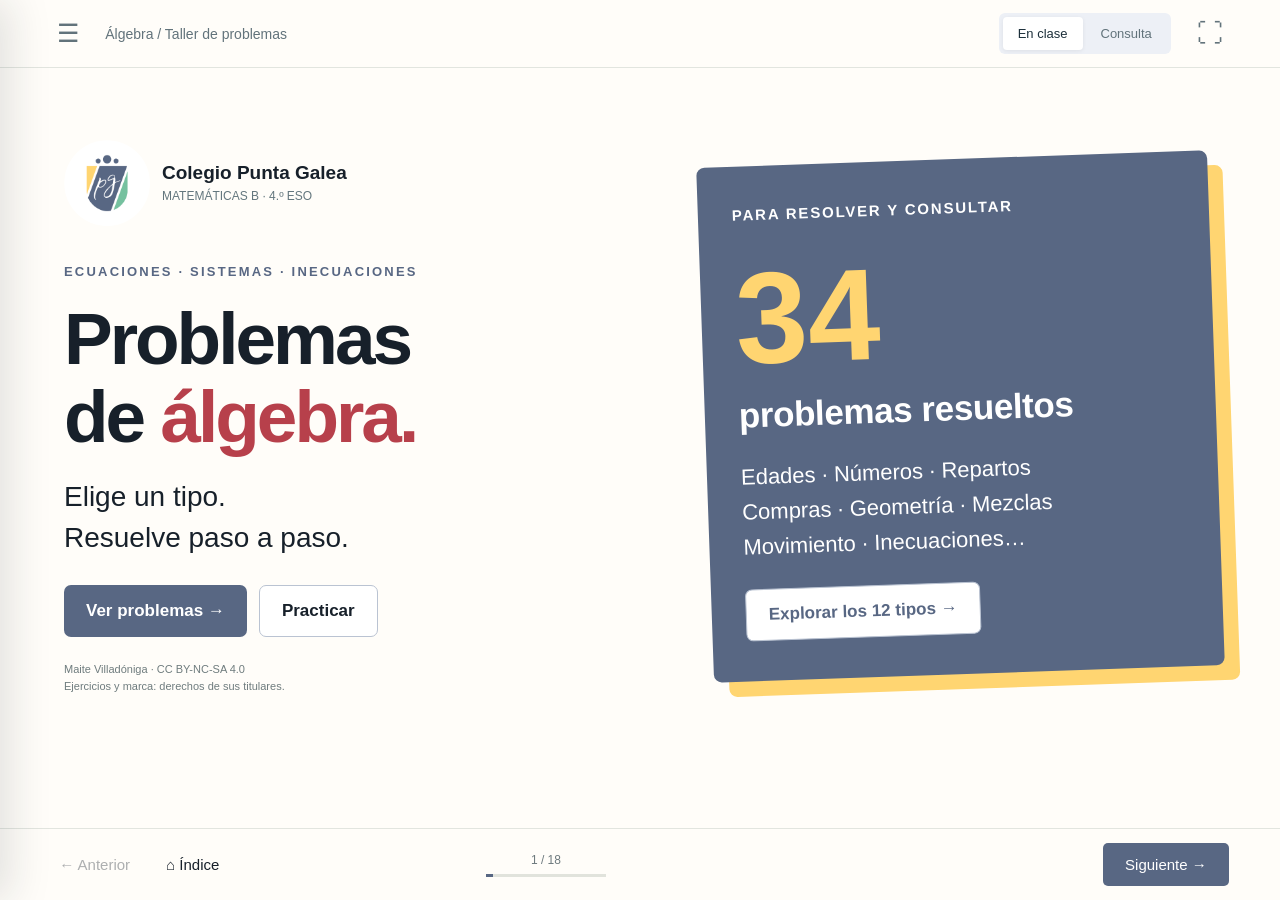
==== problemas-algebra/index.html @ 6251d4f7 "Añade presentación interactiva de problemas de álgebra para 4.º ESO" ====
<!doctype html>
<html lang="es"><head><meta charset="utf-8"><meta name="viewport" content="width=device-width, initial-scale=1"><title>Problemas de álgebra · 4.º ESO | Punta Galea</title><meta name="description" content="Estrategias para plantear problemas de álgebra, con tablas, pistas y 34 ejemplos desarrollados. Matemáticas B de 4.º ESO."><link rel="icon" href="assets/colegio.png"><link rel="stylesheet" href="assets/katex.min.css"><link rel="stylesheet" href="style.css"><link rel="stylesheet" href="visual.css"><script defer src="assets/katex.min.js"></script><script defer src="assets/auto-render.min.js"></script><script defer src="data.js"></script><script defer src="app.js"></script></head>
<body><div class="app"><aside class="rail"><a href="#portada" class="wordmark">MATEMÁTICAS <b>B</b><span>4.º ESO · PUNTA GALEA</span></a><div class="rail-label">TALLER DE PROBLEMAS</div><nav id="menu" aria-label="Índice de contenidos"></nav><div class="rail-bottom"><button id="sources">Fuentes y créditos →</button><span>Piensa · Plantea · Comprueba</span></div></aside><div class="workspace"><header class="topbar"><button id="mobile-menu" aria-label="Abrir índice">☰</button><div id="breadcrumb">Álgebra / Taller de problemas</div><div class="mode-switch" aria-label="Modo de uso"><button id="class-mode" aria-pressed="false">En clase</button><button id="all-mode" class="selected" aria-pressed="true">Consulta</button></div><button id="fullscreen" title="Pantalla completa" aria-label="Pantalla completa">⛶</button></header><main id="stage" tabindex="-1"></main><footer class="bottom"><button id="previous" aria-label="Pantalla anterior">← <span>Anterior</span></button><button id="home" aria-label="Volver al índice">⌂ <span>Índice</span></button><div class="progress"><span id="counter"></span><div><i id="bar"></i></div></div><button id="next"><span>Siguiente</span> →</button></footer></div></div><div id="toast" role="status" aria-live="polite"></div><noscript>Activa JavaScript para utilizar la presentación interactiva.</noscript></body></html>
---- problemas-algebra/style.css ----
@font-face{font-family:Inter;src:local('Inter')}*{box-sizing:border-box}html,body{margin:0;min-height:100%;font-family:Inter,'Segoe UI',Arial,sans-serif;color:#1d303b;background:#fbfaf7}button,a,input,textarea,select{font:inherit}button,a{ -webkit-tap-highlight-color:transparent}button{cursor:pointer}button:focus-visible,a:focus-visible,input:focus-visible,textarea:focus-visible,select:focus-visible{outline:3px solid #167ba6;outline-offset:4px}button{border:0;background:none;color:inherit}a{color:inherit}button:disabled{opacity:.35;cursor:default}.app{display:flex;min-height:100dvh}.rail{width:238px;flex-shrink:0;border-right:1px solid #dedfdc;background:#f2f2ed;display:flex;flex-direction:column;padding:30px 19px 18px;position:fixed;inset:0 auto 0 0;z-index:15;overflow:auto}.wordmark{text-decoration:none;font-size:17px;font-weight:750;letter-spacing:-.4px;padding:0 10px}.wordmark b{color:#b63f49}.wordmark span{display:block;font-size:10px;letter-spacing:1.6px;font-weight:600;margin-top:8px}.rail-label{font-size:9px;letter-spacing:1.8px;color:#63747b;margin:38px 10px 15px}.rail nav{display:grid;gap:3px}.navitem{display:flex;gap:12px;align-items:center;text-align:left;border-radius:7px;padding:10px 9px;font-size:11.5px;font-weight:550}.navitem b{font-size:10px;min-width:18px;color:#859194}.navitem.active{background:white;color:#b23844;box-shadow:0 2px 9px #22333307}.navitem:hover{background:#fff9}.rail-bottom{margin-top:auto;padding:25px 9px 0;display:grid;gap:14px}.rail-bottom button{text-align:left;font-size:11px}.rail-bottom span{font-size:9px;color:#6b7c81}.workspace{margin-left:238px;width:calc(100% - 238px);min-height:100dvh;display:flex;flex-direction:column}.topbar{height:76px;flex-shrink:0;border-bottom:1px solid #e2e5df;padding:0 36px;display:flex;align-items:center;gap:20px;font-size:11px;color:#62737b}.topbar #breadcrumb{flex:1}.mode-switch{display:flex;background:#eceee9;border-radius:6px;padding:4px;gap:3px}.mode-switch button{padding:8px 13px;border-radius:4px;font-size:11px}.mode-switch .selected{background:#fff;color:#1d303b;box-shadow:0 1px 4px #0001}#fullscreen{font-size:26px}#mobile-menu{display:none}#stage{padding:40px 5.2% 28px;flex:1;outline:0;min-width:0}.bottom{padding:18px 36px;display:flex;align-items:center;gap:20px;border-top:1px solid #e2e5df;min-height:75px}.bottom button{font-size:12px;padding:8px}.bottom #next{margin-left:auto;background:#243b46;color:white;border-radius:5px;padding:12px 18px}.progress{margin:auto;text-align:center;font-size:10px;color:#6e7a7e;min-width:120px}.progress>div{height:3px;width:120px;background:#e1e3dc;margin:7px auto 0}.progress i{display:block;background:#c14b53;height:3px;transition:width .2s}.eyebrow{font-size:10px;font-weight:750;letter-spacing:2px;text-transform:uppercase;color:#8b5559;margin:0 0 18px}.overline{display:flex;align-items:center;gap:12px;font-size:11px;letter-spacing:1px;font-weight:650;color:#5d7479;margin-bottom:18px}.overline .number{background:#f5dce0;color:#a63745;border-radius:50%;padding:9px;font-size:12px}h1,h2,h3,p{margin-top:0}h1{font-size:clamp(42px,4.5vw,72px);line-height:1.08;font-weight:650;letter-spacing:-2.8px;margin-bottom:22px}h1 em{font-style:normal;color:#b53d4b}h2{font-size:clamp(30px,3.2vw,46px);font-weight:650;letter-spacing:-1.4px;line-height:1.13;margin-bottom:18px}h3{font-size:18px;letter-spacing:-.4px;margin-bottom:14px}p{line-height:1.65}.lead{font-size:17px;color:#64757c;line-height:1.65;max-width:640px}.cover{display:grid;grid-template-columns:1.05fr 1fr;gap:6%;align-items:center;min-height:520px}.brand{display:flex;align-items:center;gap:12px;font-size:12px;margin-bottom:32px}.brand img{width:52px;height:52px;background:#188189;border-radius:0;object-fit:contain}.brand strong{display:block;font-size:14px}.brand span{display:block;color:#63767d;font-size:10px;margin-top:5px}.pill{display:inline-block;border:1px solid #d8ded8;border-radius:20px;padding:7px 12px;font-size:10px;letter-spacing:.6px}.actions{display:flex;gap:12px;flex-wrap:wrap;margin:27px 0 22px}.primary,.secondary{padding:13px 18px;border-radius:5px;font-size:12px;font-weight:600}.primary{background:#b7404b;color:#fff}.secondary{border:1px solid #c8d1cd;background:#fff}.primary:hover{background:#992d39}.credit{font-size:10px;color:#6f7c7e}.cover-visual{background:#eaf0ed;border:1px solid #dae4de;border-radius:10px;padding:27px 25px;position:relative;transform:rotate(-1deg)}.visual-top{display:flex;justify-content:space-between;align-items:center;margin-bottom:28px;font-size:10px;letter-spacing:1.4px}.visual-top span:first-child{background:#f6dcad;padding:8px 11px;letter-spacing:.6px;transform:rotate(2deg)}.cover-visual h3{font-size:23px;line-height:1.35;font-weight:550}.cover-visual .table-wrap{margin:22px 0}.cover-visual th,.cover-visual td{font-size:14px}.note-line{border-left:3px solid #bc4650;padding:8px 13px;font-size:13px;line-height:1.6;margin:20px 0 0}.index-head{display:flex;align-items:end;justify-content:space-between;gap:20px;margin-bottom:25px}.index-grid{display:grid;grid-template-columns:repeat(3,1fr);gap:12px}.index-card{border:1px solid #dde2db;padding:17px;background:white;text-align:left;border-radius:6px;display:flex;flex-direction:column;gap:9px;min-height:118px}.index-card:hover{border-color:#b7404b;transform:translateY(-2px)}.index-card .index-num{font-size:10px;color:#b7404b}.index-card strong{font-size:15px;line-height:1.3;font-weight:600}.index-card small{font-size:10px;color:#6a7b80}.index-card .arrow{float:right;color:#b7404b}.family-layout{display:grid;grid-template-columns:1.14fr .86fr;gap:5%;margin-top:25px}.key{font-size:21px;line-height:1.5;letter-spacing:-.5px;margin-bottom:26px;max-width:760px}.tool{border:1px solid #dce2dd;background:#fff;padding:22px;border-radius:7px}.tool .label,.tips .label{font-size:9px;letter-spacing:1.6px;font-weight:750;color:#647b7c;margin-bottom:18px}.tips{background:#eaf0ed;padding:24px;border-radius:7px}.tips ol{margin:0;padding-left:20px}.tips li{font-size:14px;line-height:1.7;padding-left:6px;margin:0 0 13px}.pitfall{margin-top:19px;background:#faece7;border-left:3px solid #c1784d;padding:17px 20px;font-size:13px;line-height:1.7}.pitfall b{display:block;font-size:9px;letter-spacing:1.2px;color:#a0583b;margin-bottom:4px}.example-list{display:flex;gap:10px;margin-top:22px;flex-wrap:wrap}.example-chip{font-size:11px;border:1px solid #d6dfd9;padding:10px 12px;background:#fff;border-radius:5px}.example-chip:hover{border-color:#b7404b}.table-wrap{overflow-x:auto}table{border-collapse:collapse;width:100%;font-size:14px}th{text-align:left;background:#f0f4f0;color:#54716d;font-weight:600;font-size:11px}th,td{padding:13px 12px;border-bottom:1px solid #dde4dc;white-space:normal}td{line-height:1.5}tbody tr:last-child td{border-bottom:0}.example-header{display:flex;align-items:center;justify-content:space-between;gap:10px}.badge{border:1px solid #d6dfdc;border-radius:20px;padding:6px 11px;font-size:10px;color:#5b7477}.problem-layout{display:grid;grid-template-columns:1fr 1.05fr;gap:4%;margin-top:24px;align-items:start}.prompt{font-size:19px;line-height:1.65;letter-spacing:-.2px;margin-bottom:18px}.source-ref{font-size:9px;color:#728285;line-height:1.5}.source-ref a{text-underline-offset:3px}.answer-space{margin-top:21px}.answer-space label{font-size:10px;color:#668087;display:block;margin-bottom:7px}.answer-space textarea{width:100%;min-height:105px;resize:vertical;border:1px solid #d5ddd6;background:#f8faf6;border-radius:5px;padding:12px;font-size:14px;color:#1d303b}.hint{font-size:12px;line-height:1.65;color:#905d36;background:#fff3d9;border-radius:5px;padding:13px;margin-top:12px}.hint-button{font-size:11px;text-decoration:underline;text-underline-offset:4px;color:#8e673b;padding:7px 0}.solution{min-height:338px;background:white;border:1px solid #dce2da;border-radius:8px;padding:25px;display:flex;flex-direction:column;position:relative}.solution-hidden{margin:auto;text-align:center;padding:30px 12px}.solution-hidden .big{font-size:48px;color:#c5d3c8;margin-bottom:16px;font-weight:300}.solution-hidden p{font-size:13px;color:#6b7c7e;margin-bottom:20px}.step-nav{display:flex;gap:6px;align-items:center;justify-content:space-between;border-bottom:1px solid #e4e8e0;padding-bottom:16px;margin-bottom:22px}.step-dot{border-radius:50%;width:27px;height:27px;background:#edf0ea;font-size:10px;padding:0;color:#77877e}.step-dot.done{background:#dce9df;color:#325f46}.step-dot.current{background:#b7404b;color:#fff}.step-total{font-size:9px;color:#7d8884;margin-left:auto}.step-content h3{font-size:18px;color:#9f3a47}.step-body{font-size:15px;line-height:1.8;min-width:0}.step-body .katex-display{font-size:1.0em;overflow-x:auto;overflow-y:hidden;margin:12px 0}.step-body table{font-size:12px}.step-controls{display:flex;align-items:center;justify-content:space-between;margin-top:auto;padding-top:23px;gap:10px}.step-controls button{font-size:11px;padding:10px}.step-controls .primary{font-size:11px}.hide-all{font-size:9px;color:#78857c;text-decoration:underline;float:right;margin-top:12px}.general-grid{display:grid;grid-template-columns:repeat(3,1fr);gap:14px;margin-top:25px}.general-step{border-top:2px solid #be5159;padding:18px 14px 10px;background:#fff}.general-step span{font-size:11px;color:#b7404b}.general-step h3{margin:12px 0 10px;font-size:18px}.general-step p{font-size:13px;color:#62757a;margin-bottom:5px}.general-footer{background:#eaf0ed;padding:20px;margin-top:22px;font-size:16px;line-height:1.5}.practice-top{display:flex;gap:12px;align-items:center;flex-wrap:wrap;margin-bottom:22px}.practice-top select{padding:10px;border:1px solid #d7dfd7;border-radius:4px;background:white;font-size:12px}.practice-question{font-size:22px;line-height:1.55;margin:22px 0}.practice textarea{width:100%;min-height:100px;padding:14px;border:1px solid #ccd7cf;border-radius:5px;background:#fff;font-size:16px}.model{margin-top:17px;padding:20px;background:#eaf0ed;font-size:16px;line-height:1.7}.checks{display:flex;flex-wrap:wrap;gap:10px 20px;font-size:12px;margin:20px 0}.checks label{display:flex;gap:6px;align-items:center}.checks input{accent-color:#b7404b}.sources-layout{font-size:13px;line-height:1.65}.sources-layout ul{padding-left:18px}.sources-layout li{margin-bottom:9px}.sources-layout a{color:#266c7f}.source-grid{display:grid;grid-template-columns:1fr 1fr;gap:30px}.source-note{font-size:11px;background:#eaf0ed;padding:15px;margin-top:15px}#toast{position:fixed;bottom:20px;left:50%;transform:translateX(-50%);background:#243b46;color:white;border-radius:6px;font-size:12px;max-width:90%;padding:12px 18px;z-index:50;display:none}.katex{font-size:1.06em}.route-note{font-size:11px;color:#64767b;margin:0 0 20px;line-height:1.6}.summary-line{display:flex;gap:25px;border-top:1px solid #dce1d9;padding-top:20px;margin-top:28px;font-size:11px;color:#63767b}.diagram{width:100%;height:115px;margin:10px 0}.diagram text{font-family:'Segoe UI',Arial,sans-serif;fill:#526f73;font-size:14px}.source-link{font-size:11px;margin-top:15px}.test-review{background:white;border:1px solid #dce2da;padding:18px;margin:12px 0;line-height:1.7;font-size:13px}.test-review h3{font-size:15px}.test-review p{margin-bottom:10px}body.exam .hint-button{display:none}@media(min-width:1500px){#stage{max-width:1550px;margin:auto;width:100%;padding-top:55px}.prompt{font-size:22px}.key{font-size:24px}.tips li{font-size:16px}.step-body{font-size:17px}.solution{min-height:390px}.index-card{min-height:135px;padding:22px}.index-card strong{font-size:18px}}@media(max-width:1100px){.rail{width:200px;padding-left:12px;padding-right:12px}.workspace{margin-left:200px;width:calc(100% - 200px)}#stage{padding:30px 4% 22px}.topbar{padding:0 24px}.cover{gap:4%;min-height:470px}h1{font-size:47px}.cover-visual{padding:22px 18px}.family-layout{gap:3%}.problem-layout{gap:3%}.solution{padding:20px}.prompt{font-size:17px}.step-body{font-size:14px}.index-card strong{font-size:13px}.index-grid{gap:9px}.index-card{padding:13px}.navitem{font-size:10px;padding:8px}.topbar #breadcrumb{font-size:10px}}@media(max-width:800px){.rail{transform:translateX(-100%);width:250px;box-shadow:8px 0 40px #0002}.rail.open{transform:translateX(0)}.workspace{margin-left:0;width:100%}#mobile-menu{display:block;font-size:21px}.topbar{height:64px;padding:0 16px;gap:12px}.topbar #breadcrumb{font-size:10px}.mode-switch button{padding:7px 9px;font-size:10px}#stage{padding:28px 5%}.cover{grid-template-columns:1fr;min-height:unset}.cover-visual{margin:15px 0 8px;transform:none}.cover-visual h3{font-size:20px}.cover-visual .table-wrap{margin:12px 0}.cover h1{font-size:49px}.brand{margin-bottom:22px}.lead{font-size:15px}.cover .summary-line{margin-top:14px}.index-grid{grid-template-columns:repeat(2,1fr)}.family-layout,.problem-layout,.source-grid{grid-template-columns:1fr;gap:18px}.key{font-size:20px}.tips{padding:20px}.tips li{font-size:14px}.general-grid{grid-template-columns:repeat(2,1fr)}.problem-layout{margin-top:16px}.prompt{font-size:18px}.solution{min-height:310px}.answer-space textarea{min-height:75px}.bottom{padding:12px 14px;gap:8px;position:sticky;bottom:0;background:#fbfaf7;z-index:10;min-height:65px}.bottom button{font-size:11px;padding:7px}.bottom #next{padding:11px 13px}.progress{min-width:70px}.progress>div{width:70px}h2{font-size:32px}.index-head{align-items:start;flex-direction:column;gap:0}.source-grid{gap:5px}.step-body{font-size:15px}.step-body .katex-display{font-size:.95em}}@media(max-width:430px){.topbar #breadcrumb{max-width:90px;line-height:1.5}.mode-switch button{padding:6px 7px}.topbar{gap:9px}#fullscreen{font-size:23px}.cover h1{font-size:44px}.index-card strong{font-size:14px}.general-grid{grid-template-columns:1fr 1fr;gap:9px}.general-step{padding:14px 10px}.general-step h3{font-size:16px}.general-step p{font-size:12px}.bottom #home span{display:none}.prompt{font-size:17px}.step-body .katex-display{font-size:.8em}.step-body td,.step-body th{padding:9px 7px}.badge{font-size:9px;max-width:48%;text-align:center}.example-header .overline{font-size:10px}}
.tool:has(.diagram){display:grid;grid-template-columns:.8fr 1.2fr;gap:0 12px;align-items:center}.tool:has(.diagram) .label{grid-column:1/-1}.tool:has(.diagram) .diagram{height:130px;margin:0}
@media(min-width:801px) and (max-height:800px){.topbar{height:58px}#stage{padding-top:23px;padding-bottom:18px}.bottom{min-height:61px;padding-top:10px;padding-bottom:10px}.cover{min-height:500px}.brand{margin-bottom:22px}h2{font-size:37px;margin-bottom:14px}.overline{margin-bottom:12px}.key{font-size:19px;margin-bottom:18px}.family-layout{margin-top:16px}.tool{padding:17px}.tool .label,.tips .label{margin-bottom:12px}th,td{padding:10px}.tips{padding:19px}.tips li{font-size:13px;margin-bottom:10px}.pitfall{margin-top:14px;padding:12px 15px}.example-list{margin-top:15px}.example-chip{padding:9px 11px}.index-card{min-height:105px;padding:13px}.general-step{padding:15px 12px}.general-step p{font-size:12px}.general-footer{padding:15px}.prompt{font-size:18px}.solution{min-height:310px}.step-body{font-size:14px}.rail{padding-top:24px}.rail-label{margin-top:26px}.navitem{padding-top:8px;padding-bottom:8px}}
@media(max-width:500px){.tool:has(.diagram){display:block}.tool:has(.diagram) .diagram{height:95px}}
@media(min-width:801px){.index-grid{gap:10px}.index-card{min-height:105px;padding:14px}.index-head{margin-bottom:18px}}
@media(min-width:801px) and (max-height:800px){.index-card{min-height:82px;padding:11px;gap:7px}.index-card strong{font-size:13px}.index-head{margin-bottom:12px}.index-grid{gap:8px}}
---- problemas-algebra/visual.css ----
:root{--school:#586783;--school-light:#edf0f6;--sun:#ffd571;--ink:#17202a;--red:#b7404b}body{color:var(--ink);background:#fffdf9}.rail{transform:translateX(-100%);width:290px;box-shadow:10px 0 40px #17202a20;background:#f1f3f8}.rail.open{transform:translateX(0)}.workspace{margin-left:0;width:100%}.navitem{font-size:14px;padding:11px}.navitem.active{color:var(--school)}.topbar{height:68px;padding:0 4%;font-size:14px;background:#fffdf9}.topbar #breadcrumb{font-size:14px}#mobile-menu{display:block;font-size:25px}.mode-switch button{font-size:13px;padding:9px 15px}.mode-switch{background:var(--school-light)}#stage{padding:34px 5% 26px;max-width:1500px;margin:auto;width:100%;flex:1}.bottom{padding:14px 4%;min-height:70px;background:#fffdf9}.bottom button{font-size:15px}.bottom #next{background:var(--school);padding:13px 22px}.progress{font-size:12px}.progress i{background:var(--school)}.eyebrow{font-size:13px;letter-spacing:2.2px;color:var(--school);margin-bottom:18px}h1{font-size:clamp(52px,5.6vw,86px);line-height:1.06;letter-spacing:-3px}h2{font-size:clamp(39px,4vw,62px);line-height:1.1;letter-spacing:-1.7px;margin-bottom:24px}h2 em{font-style:normal;color:var(--red)}.overline{font-size:15px;color:var(--school);margin-bottom:20px}.overline .number{background:var(--school-light);color:var(--school);font-size:17px}.primary,.secondary{font-size:17px;padding:15px 22px;border-radius:7px}.primary{background:var(--school)}.primary:hover{background:#42516e}.secondary{border-color:#bac3d2;background:white}.brand{margin-bottom:35px}.brand img{width:86px;height:86px;background:transparent;object-fit:contain}.brand strong{font-size:19px}.brand span{font-size:12px}.visual-cover{grid-template-columns:1.12fr 1fr;min-height:630px;gap:6%}.visual-cover h1{font-size:clamp(53px,5.7vw,83px)}.visual-cover h1 em{color:var(--red)}.cover-caption{font-size:28px;line-height:1.45;margin-bottom:20px}.cover-poster{padding:40px 34px;background:var(--school);color:white;transform:rotate(-2deg);border-radius:8px;box-shadow:15px 15px 0 var(--sun)}.poster-label{font-size:15px;letter-spacing:1.8px;font-weight:700}.poster-equation{font-size:79px;margin:28px 0 12px;line-height:1.4}.poster-equation .katex{font-size:1em}.poster-rule{font-size:32px;line-height:1.4}.poster-rule b{display:block;color:var(--sun);font-size:42px}.poster-cross{margin-top:20px;font-size:29px;text-decoration:line-through;text-decoration-color:var(--red);text-decoration-thickness:4px;opacity:.75}.cover-poster p{font-size:20px;margin:14px 0 0}.credit{font-size:11px;line-height:1.5;margin-top:24px}.contrast-grid{display:grid;grid-template-columns:1fr 1fr;gap:22px;margin:30px 0}.yes-card,.no-card{padding:27px 30px 33px;min-height:205px;border-radius:7px}.yes-card{background:var(--school-light);border:2px solid var(--school)}.no-card{background:#fff0ed;border:2px solid #eed3d0}.contrast-label{font-size:20px;font-weight:750;letter-spacing:1px;color:var(--school)}.no-card .contrast-label{color:var(--red)}.contrast-math{font-size:clamp(29px,3.2vw,48px);margin-top:32px;text-align:center;white-space:nowrap}.no-card .contrast-math{text-decoration:line-through;text-decoration-color:var(--red);text-decoration-thickness:3px}.one-tip{background:var(--sun);padding:22px 28px;display:flex;gap:25px;align-items:center;border-radius:5px}.one-tip span{font-size:14px;letter-spacing:2px;font-weight:800}.one-tip strong{font-size:28px;line-height:1.35;font-weight:650}.family-bottom{display:flex;gap:12px;flex-wrap:wrap;margin-top:24px;align-items:center}.example-list{margin:0;display:flex;gap:10px;flex:1;justify-content:end}.example-chip{font-size:15px;padding:13px;background:white;border-color:#c1cad6}.big-tool{padding:25px;background:var(--school-light);margin:28px 0;border-radius:6px}.big-tool table{font-size:27px}.big-tool th{font-size:20px;background:#dfe5f0;color:var(--school)}.big-tool td{padding:17px}.big-tool .diagram{width:30%;float:left}.method-poster{display:grid;grid-template-columns:repeat(3,1fr);gap:20px;margin:45px 0}.method-poster>div{border-top:5px solid var(--school);background:var(--school-light);padding:26px}.method-poster b{font-size:65px;color:var(--school);line-height:1}.method-poster h3{font-size:31px;margin:24px 0 14px}.method-poster p{font-size:25px;margin:0}.method-check{padding:20px 25px;background:var(--sun);display:flex;align-items:center;gap:25px}.method-check span{font-size:12px;font-weight:800;letter-spacing:1.6px}.method-check strong{font-size:27px}.equality-top{display:flex;justify-content:space-between;align-items:center;margin-bottom:15px}.equality-top .eyebrow{margin:0}.equal-tabs{display:flex;gap:6px;background:var(--school-light);padding:5px;border-radius:7px}.equal-tabs button{font-size:15px;padding:9px 15px;border-radius:5px}.equal-tabs .selected{background:var(--school);color:white}.equality-statement{font-size:29px;line-height:1.4;margin-bottom:23px}.equal-people{display:grid;grid-template-columns:1fr .55fr 1fr;max-width:970px;margin:0 auto 24px;align-items:center;gap:25px}.person{background:var(--school-light);border-radius:8px;text-align:center;padding:19px 25px;border-bottom:6px solid var(--school)}.person span{display:block;font-size:16px;letter-spacing:2px;font-weight:700;color:var(--school)}.person strong{font-size:100px;line-height:1.2;font-weight:700;letter-spacing:-5px}.small-person{background:#fff1c9;border-color:var(--sun)}.equal-sign{text-align:center;font-size:70px;color:var(--school);line-height:1}.equal-sign span{display:block;font-size:16px;line-height:1.35;letter-spacing:0;margin-top:8px}.equal-question{display:flex;align-items:center;justify-content:center;gap:15px;flex-wrap:wrap}.equal-question strong{font-size:27px;margin-right:12px}.equal-question button{font-size:23px;padding:12px 22px;background:white;border:2px solid var(--school);border-radius:7px}.equal-question button:hover{background:var(--school);color:white}.equality-feedback{margin:22px auto 0;max-width:1100px;border-radius:7px;padding:18px 25px;display:flex;align-items:center;gap:26px;flex-wrap:wrap}.good-feedback{background:var(--school-light);border-left:6px solid var(--school)}.bad-feedback{background:#fff0ed;border-left:6px solid var(--red)}.equality-feedback>span{font-size:15px;letter-spacing:1.3px;font-weight:800}.equality-feedback>b{font-size:37px}.equality-feedback>strong{font-size:29px;color:var(--school)}.equality-feedback p{font-size:21px;line-height:1.3;margin:0}.equal-foot{font-size:13px;text-align:center;color:#667088;margin-top:20px}.problem-layout{grid-template-columns:1fr 1.25fr;gap:5%;margin-top:23px}.prompt{font-size:27px;line-height:1.5;letter-spacing:-.4px;margin-bottom:14px}.source-ref{font-size:12px;color:#667088}.hint-button,.notes-toggle{font-size:16px;padding:13px 0;text-decoration:underline;text-underline-offset:5px;display:inline-block}.notes-toggle{margin-left:18px;color:var(--school)}.hint{font-size:23px;line-height:1.45;background:#fff1c9;padding:18px}.answer-space textarea{font-size:23px;min-height:110px}.solution{background:var(--school-light);border:0;padding:26px;min-height:345px}.step-nav{margin-bottom:20px;border-color:#ced5e2;padding-bottom:14px}.step-dot{width:36px;height:36px;font-size:16px}.step-dot.done{background:#d5ddeb;color:var(--school)}.step-dot.current{background:var(--school);color:white}.step-total{font-size:13px}.step-content h3{font-size:29px;color:var(--school);margin-bottom:19px}.step-body{font-size:26px;line-height:1.6}.step-body .katex-display{font-size:1.07em;margin:14px 0}.step-body table{font-size:23px}.step-body th{font-size:17px;background:#dce3ef}.step-body td,.step-body th{padding:12px 10px;border-color:#cad4e2}.step-controls{padding-top:22px}.step-controls button,.step-controls .primary{font-size:16px}.solution-hidden{padding:20px 15px}.solution-hidden h3{font-size:34px;line-height:1.2;margin-bottom:26px}.solution-hidden .primary{font-size:20px;padding:17px 26px}.unrevealed .prompt{font-size:34px}.unrevealed .solution{min-height:310px}.unrevealed{grid-template-columns:1.5fr 1fr}.hide-all{font-size:14px;margin-top:15px}.index-card strong{font-size:20px}.index-card small{font-size:13px}.index-card .index-num{font-size:13px}.index-card{min-height:110px;padding:18px}.route-note{font-size:15px}.index-head h2{font-size:44px}.practice-question{font-size:32px}.practice textarea{font-size:24px}.practice-top select,.practice select{font-size:18px}.model{font-size:27px;background:var(--school-light)}.checks{font-size:18px;gap:20px}.sources-layout{font-size:18px}.source-note{font-size:16px;background:var(--school-light)}.test-review{font-size:22px}.test-review h3{font-size:24px}.test-review p{font-size:22px}
@media(min-width:1500px){.visual-cover{min-height:700px}.step-body{font-size:29px}.prompt{font-size:29px}.contrast-grid{margin-top:45px}.yes-card,.no-card{min-height:250px}.contrast-math{margin-top:40px}.person strong{font-size:120px}}
@media(min-width:801px) and (max-height:800px){.topbar{height:55px}.bottom{min-height:60px;padding-top:9px;padding-bottom:9px}#stage{padding-top:22px;padding-bottom:18px}h2{font-size:43px;margin-bottom:18px}.overline{margin-bottom:12px}.visual-cover{min-height:520px}.visual-cover h1{font-size:65px}.brand{margin-bottom:20px}.brand img{width:66px;height:66px}.cover-caption{font-size:25px}.cover-poster{padding:30px}.poster-equation{font-size:70px;margin-top:20px}.poster-rule{font-size:28px}.poster-rule b{font-size:36px}.contrast-grid{margin:22px 0}.yes-card,.no-card{min-height:175px;padding:23px}.contrast-math{font-size:38px;margin-top:26px}.one-tip{padding:17px 23px}.one-tip strong{font-size:25px}.example-chip{font-size:14px;padding:10px}.family-bottom{margin-top:18px}.equal-people{margin-bottom:20px}.person{padding:12px}.person strong{font-size:83px}.equality-statement{font-size:25px;margin-bottom:18px}.equal-question strong{font-size:24px}.equal-question button{font-size:20px}.equality-feedback{margin-top:18px;padding:14px 22px}.equality-feedback>b{font-size:32px}.equality-feedback p{font-size:20px}.method-poster{margin:30px 0}.method-poster h3{font-size:28px}.method-poster p{font-size:23px}.step-body{font-size:24px}.step-content h3{font-size:26px}.prompt{font-size:24px}.unrevealed .prompt{font-size:30px}.solution{padding:22px;min-height:320px}.step-controls{padding-top:16px}.index-card{min-height:82px;padding:12px}.index-card strong{font-size:17px}.index-card small{font-size:11px}.index-head h2{font-size:36px}}
@media(max-width:800px){#stage{padding:28px 6%}.topbar{padding:0 5%;height:63px}.topbar #breadcrumb{font-size:11px}.mode-switch button{font-size:11px;padding:8px}.visual-cover{grid-template-columns:1fr;min-height:unset;gap:35px}.visual-cover h1{font-size:54px}.brand img{width:68px;height:68px}.cover-caption{font-size:25px}.cover-poster{transform:none;margin:0 10px 20px 0;padding:28px}.poster-equation{font-size:67px}.poster-rule{font-size:27px}.poster-rule b{font-size:36px}h2{font-size:39px}.contrast-grid{grid-template-columns:1fr;gap:14px}.yes-card,.no-card{min-height:145px;padding:20px}.contrast-math{font-size:33px;margin-top:20px}.one-tip{display:block;padding:20px}.one-tip span{display:block;margin-bottom:10px}.one-tip strong{font-size:25px}.family-bottom{display:block}.family-bottom>.secondary{margin-bottom:15px}.example-list{display:grid;justify-content:stretch;gap:9px;margin-top:10px}.example-chip{font-size:16px;text-align:left}.big-tool table{font-size:22px}.big-tool th{font-size:16px}.method-poster{grid-template-columns:1fr;gap:16px;margin:25px 0}.method-poster>div{padding:20px}.method-poster b{font-size:42px;float:left;margin-right:20px}.method-poster h3{font-size:27px;margin:0 0 8px}.method-poster p{font-size:23px}.method-check{display:block}.method-check strong{display:block;margin-top:10px;font-size:25px}.equality-top{display:block}.equal-tabs{margin:17px 0 25px}.equal-tabs button{font-size:13px}.equality-statement{font-size:25px}.equal-people{gap:10px;grid-template-columns:1fr .4fr 1fr;margin:22px 0}.person{padding:15px 8px}.person strong{font-size:68px;letter-spacing:-3px}.person span{font-size:11px}.equal-sign{font-size:42px}.equal-sign span{font-size:11px}.equal-question{gap:10px}.equal-question strong{font-size:25px;text-align:center;flex-basis:100%;margin:0 0 10px}.equal-question button{font-size:21px;padding:13px 20px}.equality-feedback{gap:14px;padding:18px}.equality-feedback>b{font-size:33px}.equality-feedback p{font-size:22px}.equality-feedback>strong{font-size:26px}.problem-layout,.unrevealed{grid-template-columns:1fr;gap:18px}.prompt,.unrevealed .prompt{font-size:26px}.step-body{font-size:24px}.step-content h3{font-size:28px}.step-body .katex-display{font-size:.95em}.step-body table{font-size:20px}.solution{padding:22px}.step-controls .primary,.step-controls button{font-size:15px}.notes-toggle{margin-left:13px;font-size:14px}.hint-button{font-size:16px}.source-ref{font-size:11px}.unrevealed .solution{min-height:180px}.solution-hidden h3{font-size:28px;margin-bottom:19px}.bottom{padding:10px 4%;gap:7px}.bottom button{font-size:13px}.bottom #next{padding:12px 14px}.index-card strong{font-size:18px}.index-card{padding:15px}.index-card small{font-size:12px}.index-head h2{font-size:34px}.practice-question{font-size:27px}.sources-layout{font-size:17px}.source-note{font-size:15px}}
.no-card .contrast-math{position:relative;text-decoration:none}.no-card .contrast-math:after{content:'';position:absolute;left:8%;right:8%;height:3px;background:var(--red);top:54%;transform:rotate(-7deg)}.poster-cross{position:relative;width:175px;text-decoration:none}.poster-cross:after{content:'';position:absolute;left:0;right:0;top:55%;height:3px;background:#ffaaa8;transform:rotate(-9deg)}
.problem-count{font-size:130px;font-weight:750;line-height:1.05;color:var(--sun);margin:26px 0 8px}.problem-poster h3{font-size:35px;font-weight:650;margin:0 0 24px}.problem-poster p{font-size:22px;line-height:1.6;margin-bottom:25px}.problem-poster .secondary{font-size:17px;color:var(--school)}.age-tip{display:flex;align-items:center;gap:12px;padding:13px 16px;background:#fff1c9;border-left:4px solid var(--sun);margin-top:20px;font-size:19px;line-height:1.4}.age-tip b{font-size:12px;letter-spacing:1.5px;color:var(--school)}@media(max-width:800px){.problem-count{font-size:100px}.problem-poster h3{font-size:30px}.age-tip{font-size:18px}}
.step-body{line-height:1.65}.step-body br{line-height:1.9}.step-body .katex-display{margin:9px 0}.step-body>.katex-display:first-child{margin-top:0}
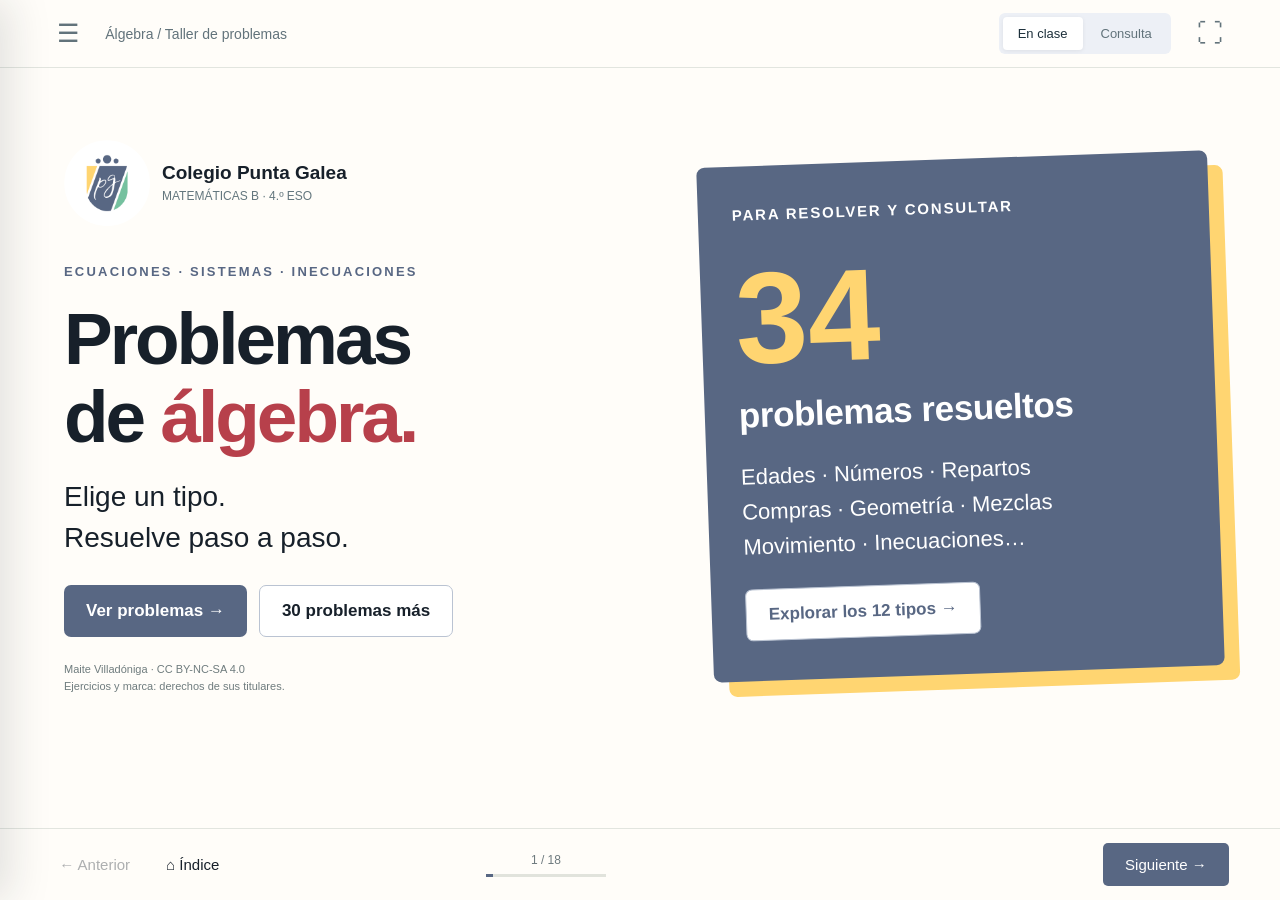
==== commit 0a70f9ea: "Añade esquemas por tipo y 30 problemas de práctica resueltos" ====
--- a/problemas-algebra/index.html
+++ b/problemas-algebra/index.html
@@ -1,3 +1,3 @@
 <!doctype html>
-<html lang="es"><head><meta charset="utf-8"><meta name="viewport" content="width=device-width, initial-scale=1"><title>Problemas de álgebra · 4.º ESO | Punta Galea</title><meta name="description" content="Estrategias para plantear problemas de álgebra, con tablas, pistas y 34 ejemplos desarrollados. Matemáticas B de 4.º ESO."><link rel="icon" href="assets/colegio.png"><link rel="stylesheet" href="assets/katex.min.css"><link rel="stylesheet" href="style.css"><link rel="stylesheet" href="visual.css"><script defer src="assets/katex.min.js"></script><script defer src="assets/auto-render.min.js"></script><script defer src="data.js"></script><script defer src="app.js"></script></head>
+<html lang="es"><head><meta charset="utf-8"><meta name="viewport" content="width=device-width, initial-scale=1"><title>Problemas de álgebra · 4.º ESO | Punta Galea</title><meta name="description" content="Estrategias para plantear problemas de álgebra, con tablas, pistas 34 ejemplos desarrollados y 30 problemas adicionales. Matemáticas B de 4.º ESO."><link rel="icon" href="assets/colegio.png"><link rel="stylesheet" href="assets/katex.min.css"><link rel="stylesheet" href="style.css"><link rel="stylesheet" href="visual.css"><script defer src="assets/katex.min.js"></script><script defer src="assets/auto-render.min.js"></script><script defer src="data.js"></script><script defer src="battery.js"></script><script defer src="app.js"></script></head>
 <body><div class="app"><aside class="rail"><a href="#portada" class="wordmark">MATEMÁTICAS <b>B</b><span>4.º ESO · PUNTA GALEA</span></a><div class="rail-label">TALLER DE PROBLEMAS</div><nav id="menu" aria-label="Índice de contenidos"></nav><div class="rail-bottom"><button id="sources">Fuentes y créditos →</button><span>Piensa · Plantea · Comprueba</span></div></aside><div class="workspace"><header class="topbar"><button id="mobile-menu" aria-label="Abrir índice">☰</button><div id="breadcrumb">Álgebra / Taller de problemas</div><div class="mode-switch" aria-label="Modo de uso"><button id="class-mode" aria-pressed="false">En clase</button><button id="all-mode" class="selected" aria-pressed="true">Consulta</button></div><button id="fullscreen" title="Pantalla completa" aria-label="Pantalla completa">⛶</button></header><main id="stage" tabindex="-1"></main><footer class="bottom"><button id="previous" aria-label="Pantalla anterior">← <span>Anterior</span></button><button id="home" aria-label="Volver al índice">⌂ <span>Índice</span></button><div class="progress"><span id="counter"></span><div><i id="bar"></i></div></div><button id="next"><span>Siguiente</span> →</button></footer></div></div><div id="toast" role="status" aria-live="polite"></div><noscript>Activa JavaScript para utilizar la presentación interactiva.</noscript></body></html>
--- a/problemas-algebra/visual.css
+++ b/problemas-algebra/visual.css
@@ -5,3 +5,7 @@
 .no-card .contrast-math{position:relative;text-decoration:none}.no-card .contrast-math:after{content:'';position:absolute;left:8%;right:8%;height:3px;background:var(--red);top:54%;transform:rotate(-7deg)}.poster-cross{position:relative;width:175px;text-decoration:none}.poster-cross:after{content:'';position:absolute;left:0;right:0;top:55%;height:3px;background:#ffaaa8;transform:rotate(-9deg)}
 .problem-count{font-size:130px;font-weight:750;line-height:1.05;color:var(--sun);margin:26px 0 8px}.problem-poster h3{font-size:35px;font-weight:650;margin:0 0 24px}.problem-poster p{font-size:22px;line-height:1.6;margin-bottom:25px}.problem-poster .secondary{font-size:17px;color:var(--school)}.age-tip{display:flex;align-items:center;gap:12px;padding:13px 16px;background:#fff1c9;border-left:4px solid var(--sun);margin-top:20px;font-size:19px;line-height:1.4}.age-tip b{font-size:12px;letter-spacing:1.5px;color:var(--school)}@media(max-width:800px){.problem-count{font-size:100px}.problem-poster h3{font-size:30px}.age-tip{font-size:18px}}
 .step-body{line-height:1.65}.step-body br{line-height:1.9}.step-body .katex-display{margin:9px 0}.step-body>.katex-display:first-child{margin-top:0}
+.strategy-layout{display:grid;grid-template-columns:1fr 1fr;gap:38px;align-items:start;margin:26px 0}.strategy-steps{list-style:none;padding:0;margin:0;display:grid;gap:21px}.strategy-steps li{display:flex;gap:19px;align-items:start}.strategy-steps>li>b{background:var(--school);color:white;width:42px;height:42px;display:grid;place-items:center;flex-shrink:0;border-radius:50%;font-size:22px}.strategy-steps h3{font-size:25px;margin:2px 0 7px;color:var(--ink)}.strategy-steps p{font-size:21px;line-height:1.45;margin:0}.strategy-table{padding:25px;background:var(--school-light);border-radius:7px}.strategy-label{font-size:12px;letter-spacing:1.7px;font-weight:700;color:var(--school);margin:0 0 18px}.strategy-table table{font-size:20px}.strategy-table th{font-size:15px;background:#dce3ef;color:var(--school)}.strategy-table td,.strategy-table th{padding:15px 11px;border-color:#cbd3df}.strategy-care{display:flex;align-items:center;gap:20px;background:#fff1c9;border-left:5px solid var(--sun);padding:16px 21px;margin-top:15px;font-size:23px;line-height:1.4}.strategy-care>b{font-size:13px;letter-spacing:1px}.strategy-examples{margin-top:23px}.bank-toolbar{display:flex;gap:22px;align-items:center;flex-wrap:wrap;margin:23px 0}.bank-toolbar label{font-size:17px}.bank-toolbar select{padding:10px 12px;border:1px solid #bac3d2;background:white;border-radius:5px;font-size:17px;margin-left:9px}.bank-toolbar>span{font-size:15px;color:var(--school)}.bank-toolbar>.primary{margin-left:auto}.bank-list{display:grid;grid-template-columns:repeat(3,1fr);gap:9px 15px}.bank-item{display:flex;gap:12px;text-align:left;align-items:center;padding:12px;background:var(--school-light);border-radius:5px;min-height:48px}.bank-item>b{font-size:15px;color:var(--school);min-width:23px}.bank-item>span{font-size:16px;line-height:1.3;flex:1}.bank-item>i{font-style:normal;color:var(--school)}.bank-item:hover{background:#dfe5ef}.bank-caption{font-size:15px;color:var(--school);margin:18px 0 0}.bank-back{font-size:14px;color:var(--school);text-decoration:underline;text-underline-offset:4px;margin-top:-6px;padding:3px 0 8px}
+@media(min-width:801px) and (max-height:800px){.strategy-layout{margin:21px 0;gap:28px}.strategy-steps{gap:16px}.strategy-steps h3{font-size:23px}.strategy-steps p{font-size:19px}.strategy-table{padding:19px}.strategy-table table{font-size:19px}.strategy-table td,.strategy-table th{padding:12px 9px}.strategy-care{font-size:21px;padding:14px 18px}.strategy-examples{margin-top:18px}.bank-item{padding:9px;min-height:40px}.bank-item>span{font-size:14px}.bank-toolbar{margin:15px 0}.bank-list{gap:7px 13px}}
+@media(max-width:800px){.strategy-layout{grid-template-columns:1fr;gap:22px}.strategy-steps h3{font-size:25px}.strategy-steps p{font-size:22px}.strategy-table{padding:18px}.strategy-table table{font-size:19px}.strategy-care{display:block;font-size:22px}.strategy-care>b{display:block;margin-bottom:8px}.strategy-examples{margin-top:20px}.bank-list{grid-template-columns:1fr 1fr}.bank-toolbar>.primary{margin-left:0}.bank-item>span{font-size:16px}.bank-item{padding:12px}.bank-caption{font-size:16px}}
+@media(max-width:500px){.bank-list{grid-template-columns:1fr}.bank-item>span{font-size:18px}.bank-item>b{font-size:17px}.strategy-table th{font-size:12px}.strategy-table td,.strategy-table th{padding:11px 7px}}
